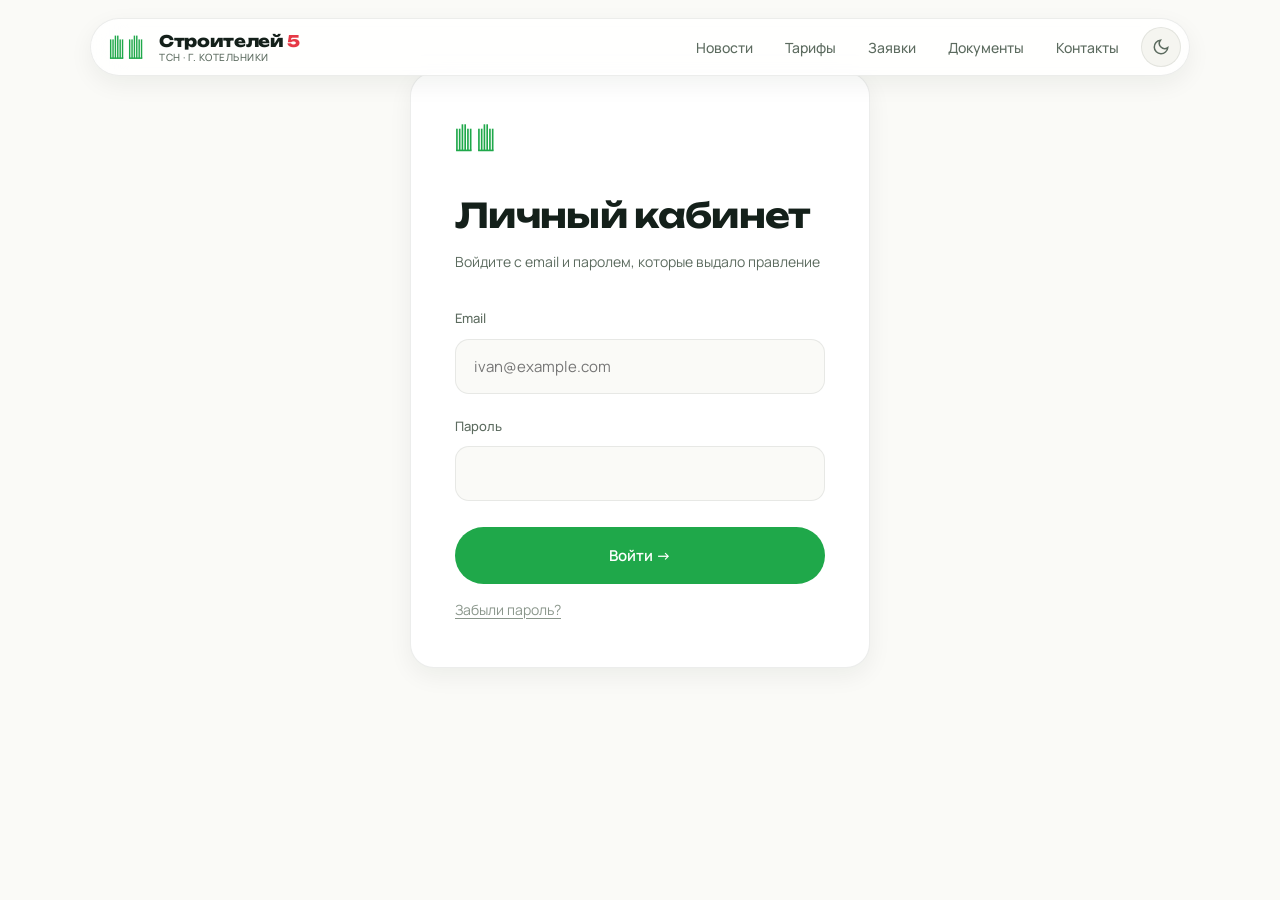
==== account.html @ 6fac7f6c "06.05.2026.0002" ====
<!DOCTYPE html>
<html lang="ru">
<head>
<meta charset="UTF-8">
<meta name="viewport" content="width=device-width, initial-scale=1.0">
<title>Личный кабинет — ТСН «Строителей 5»</title>
<meta name="description" content="Личный кабинет жильца ТСН «Строителей 5» · г. Котельники, ул. Строителей, д. 5">

<script src="/theme-init.js"></script>
<link rel="icon" type="image/svg+xml" href="/favicon.svg">
<link rel="preconnect" href="https://fonts.googleapis.com">
<link rel="preconnect" href="https://fonts.gstatic.com" crossorigin>
<link href="https://fonts.googleapis.com/css2?family=Unbounded:wght@400;600;700;800;900&family=Manrope:wght@300;400;500;600;700&display=swap" rel="stylesheet">
<link rel="stylesheet" href="/styles.css">
</head>
<body>

<!-- SVG Logo (дублируется из index.html т.к. нет шаблонизатора) -->
<svg width="0" height="0" style="position:absolute" aria-hidden="true">
  <defs>
    <symbol id="logo-buildings" viewBox="0 0 80 60">
      <g fill="currentColor">
        <rect x="2" y="14" width="3" height="40"/>
        <rect x="7" y="14" width="3" height="40"/>
        <rect x="12" y="6" width="3" height="48"/>
        <rect x="17" y="6" width="3" height="48"/>
        <rect x="22" y="14" width="3" height="40"/>
        <rect x="27" y="14" width="3" height="40"/>
        <rect x="2" y="52" width="28" height="3"/>
        <rect x="42" y="14" width="3" height="40"/>
        <rect x="47" y="14" width="3" height="40"/>
        <rect x="52" y="6" width="3" height="48"/>
        <rect x="57" y="6" width="3" height="48"/>
        <rect x="62" y="14" width="3" height="40"/>
        <rect x="67" y="14" width="3" height="40"/>
        <rect x="42" y="52" width="28" height="3"/>
      </g>
    </symbol>
  </defs>
</svg>

<!-- NAV -->
<nav>
  <a href="/" class="logo">
    <svg class="logo-icon"><use href="#logo-buildings"/></svg>
    <span class="logo-text">
      Строителей <span class="red">5</span>
      <small>ТСН · г. Котельники</small>
    </span>
  </a>
  <ul class="nav-links">
    <li><a href="/#news">Новости</a></li>
    <li><a href="/#tariffs">Тарифы</a></li>
    <li><a href="/#requests">Заявки</a></li>
    <li><a href="/#docs">Документы</a></li>
    <li><a href="/#contacts">Контакты</a></li>
  </ul>
  <button class="theme-toggle" id="themeToggle" aria-label="Переключить тему">
    <svg class="theme-icon-sun" width="18" height="18" viewBox="0 0 24 24" fill="none" stroke="currentColor" stroke-width="2"><circle cx="12" cy="12" r="5"/><line x1="12" y1="1" x2="12" y2="3"/><line x1="12" y1="21" x2="12" y2="23"/><line x1="4.22" y1="4.22" x2="5.64" y2="5.64"/><line x1="18.36" y1="18.36" x2="19.78" y2="19.78"/><line x1="1" y1="12" x2="3" y2="12"/><line x1="21" y1="12" x2="23" y2="12"/><line x1="4.22" y1="19.78" x2="5.64" y2="18.36"/><line x1="18.36" y1="5.64" x2="19.78" y2="4.22"/></svg>
    <svg class="theme-icon-moon" width="18" height="18" viewBox="0 0 24 24" fill="none" stroke="currentColor" stroke-width="2"><path d="M21 12.79A9 9 0 1 1 11.21 3 7 7 0 0 0 21 12.79z"/></svg>
  </button>
</nav>

<!-- ======= ЭКРАН 1: ВХОД ======= -->
<div id="loginSection" class="acct-section">
  <div class="container">
    <div class="login-wrap">
      <div class="login-card">
        <div class="login-icon">
          <svg width="44" height="33" viewBox="0 0 80 60"><use href="#logo-buildings"/></svg>
        </div>
        <h1 class="display login-title">Личный кабинет</h1>
        <p class="login-sub">Войдите с email и паролем, которые выдало правление</p>

        <form id="loginForm" novalidate>
          <div class="form-row">
            <label for="l-email">Email</label>
            <input id="l-email" name="email" type="email"
              placeholder="ivan@example.com" required autocomplete="email">
          </div>
          <div class="form-row">
            <label for="l-pass">Пароль</label>
            <input id="l-pass" name="password" type="password"
              required autocomplete="current-password" minlength="6">
          </div>
          <button type="submit" class="btn btn-primary login-btn" id="loginBtn">
            Войти →
          </button>
          <div class="form-status" id="loginStatus"></div>
        </form>

        <button class="reset-toggle" id="resetToggle">Забыли пароль?</button>

        <div id="resetSection" hidden>
          <p class="reset-hint">Введите email — пришлём ссылку для смены пароля</p>
          <form id="resetForm" novalidate>
            <div class="form-row">
              <label for="re-email">Email</label>
              <input id="re-email" name="email" type="email"
                placeholder="ivan@example.com" required>
            </div>
            <button type="submit" class="btn btn-ghost" id="resetBtn">
              Отправить письмо →
            </button>
            <div class="form-status" id="resetStatus"></div>
          </form>
        </div>
      </div>
    </div>
  </div>
</div>

<!-- ======= ЭКРАН 2: СМЕНА ПАРОЛЯ (после перехода по ссылке из письма) ======= -->
<div id="recoverySection" class="acct-section" hidden>
  <div class="container">
    <div class="login-wrap">
      <div class="login-card">
        <h1 class="display login-title">Новый пароль</h1>
        <p class="login-sub">Придумайте новый пароль для входа</p>
        <form id="recoveryForm" novalidate>
          <div class="form-row">
            <label for="np-pass">Новый пароль</label>
            <input id="np-pass" name="password" type="password"
              required minlength="8" placeholder="Минимум 8 символов">
          </div>
          <div class="form-row">
            <label for="np-pass2">Повторите пароль</label>
            <input id="np-pass2" name="password2" type="password"
              required minlength="8" placeholder="Повторите пароль">
          </div>
          <button type="submit" class="btn btn-primary login-btn" id="recoveryBtn">
            Сохранить пароль →
          </button>
          <div class="form-status" id="recoveryStatus"></div>
        </form>
      </div>
    </div>
  </div>
</div>

<!-- ======= ЭКРАН 3: ДАШБОРД ======= -->
<div id="dashSection" class="acct-section" hidden>
  <div class="container">

    <!-- Шапка профиля -->
    <div class="dash-header">
      <div class="dash-user">
        <div class="dash-avatar" id="dashAvatar">АК</div>
        <div>
          <div class="dash-name display" id="dashName">Загрузка…</div>
          <div class="dash-apt" id="dashApt">ул. Строителей, 5</div>
        </div>
      </div>
      <div class="dash-actions">
        <button class="btn btn-ghost dash-pwd-btn" id="changePwdBtn">Сменить пароль</button>
        <button class="btn" id="logoutBtn">Выйти</button>
      </div>
    </div>

    <!-- Плашка для правления -->
    <div class="board-badge" id="boardBadge" hidden>
      Режим правления — показаны все заявки дома
    </div>

    <!-- Смена пароля (встроенная форма) -->
    <div class="dash-card change-pwd-card" id="changePwdCard" hidden>
      <h2 class="dash-card-title display">Смена пароля</h2>
      <form id="changePwdForm" novalidate>
        <div class="form-row">
          <label for="cp-new">Новый пароль</label>
          <input id="cp-new" name="password" type="password"
            required minlength="8" placeholder="Минимум 8 символов">
        </div>
        <div class="form-row">
          <label for="cp-new2">Повторите</label>
          <input id="cp-new2" name="password2" type="password"
            required minlength="8" placeholder="Повторите пароль">
        </div>
        <div class="dash-form-actions">
          <button type="submit" class="btn btn-primary" id="changePwdSubmit">Сохранить →</button>
          <button type="button" class="btn btn-ghost" id="changePwdCancel">Отмена</button>
        </div>
        <div class="form-status" id="changePwdStatus"></div>
      </form>
    </div>

    <!-- Список заявок -->
    <section class="dash-card">
      <h2 class="dash-card-title display">Мои заявки</h2>
      <div id="requestsList" class="requests-list">
        <div class="requests-loading">Загрузка…</div>
      </div>
    </section>

  </div>
</div>

<script src="/config.js"></script>
<script type="module" src="/account.js"></script>
</body>
</html>
---- styles.css ----
/* ====================================================
   ТСН «Строителей 5» — стили
   Поддержка светлой и тёмной темы через [data-theme]
   ==================================================== */

/* ====== СВЕТЛАЯ ТЕМА (по умолчанию) ====== */
:root,
[data-theme="light"] {
  --bg: #FAFAF7;
  --bg-soft: #F0F0EA;
  --surface: #FFFFFF;
  --surface-2: #F5F5F0;
  --line: rgba(20,30,20,.08);
  --text: #14201A;
  --text-dim: #5C6B5F;
  --text-mute: #8A968B;
  --green: #1FA84A;
  --green-deep: #157C36;
  --green-soft: #D6F0DD;
  --red: #E63946;
  --red-soft: #FCE4E6;
  --gold: #E8C97A;

  --shadow-sm: 0 4px 14px rgba(20,30,20,.04);
  --shadow-md: 0 8px 24px rgba(20,30,20,.06);
  --shadow-lg: 0 16px 40px rgba(20,30,20,.08);
  --shadow-xl: 0 30px 80px rgba(0,0,0,.18);

  --tariff-highlight-bg: var(--text);
  --tariff-highlight-text: white;
  --phones-panel-bg: var(--text);
  --phones-panel-text: white;
}

/* ====== ТЁМНАЯ ТЕМА ====== */
[data-theme="dark"] {
  --bg: #0F1311;
  --bg-soft: #161A18;
  --surface: #1C211E;
  --surface-2: #232924;
  --line: rgba(255,255,255,.08);
  --text: #F0F2EE;
  --text-dim: #A0ABA3;
  --text-mute: #6E7972;
  --green: #2BC85C;
  --green-deep: #1FA84A;
  --green-soft: rgba(43, 200, 92, .15);
  --red: #FF5060;
  --red-soft: rgba(255, 80, 96, .15);
  --gold: #E8C97A;

  --shadow-sm: 0 4px 14px rgba(0,0,0,.2);
  --shadow-md: 0 8px 24px rgba(0,0,0,.3);
  --shadow-lg: 0 16px 40px rgba(0,0,0,.4);
  --shadow-xl: 0 30px 80px rgba(0,0,0,.6);

  --tariff-highlight-bg: var(--surface-2);
  --tariff-highlight-text: var(--text);
  --phones-panel-bg: #000;
  --phones-panel-text: white;
}

* { box-sizing: border-box; margin: 0; padding: 0; }

html { scroll-behavior: smooth; }

body {
  font-family: 'Manrope', system-ui, sans-serif;
  background: var(--bg);
  color: var(--text);
  line-height: 1.55;
  overflow-x: hidden;
  -webkit-font-smoothing: antialiased;
  transition: background-color .3s ease, color .3s ease;
}

.display { font-family: 'Unbounded', sans-serif; letter-spacing: -0.02em; }

.container {
  max-width: 1280px;
  margin: 0 auto;
  padding: 0 28px;
}

/* ======= NAVIGATION ======= */
nav {
  position: fixed;
  top: 18px;
  left: 50%;
  transform: translateX(-50%);
  z-index: 100;
  display: flex;
  align-items: center;
  gap: 8px;
  background: color-mix(in srgb, var(--surface) 85%, transparent);
  backdrop-filter: blur(20px);
  -webkit-backdrop-filter: blur(20px);
  border: 1px solid var(--line);
  box-shadow: var(--shadow-md);
  padding: 8px 8px 8px 18px;
  border-radius: 100px;
  width: calc(100% - 40px);
  max-width: 1100px;
  transition: background-color .3s ease, border-color .3s ease;
}

.logo {
  display: flex;
  align-items: center;
  gap: 12px;
  margin-right: auto;
  text-decoration: none;
  color: var(--text);
}

.logo-icon { width: 38px; height: 38px; flex-shrink: 0; color: var(--green); }

.logo-text {
  font-family: 'Unbounded', sans-serif;
  font-weight: 800;
  font-size: 16px;
  letter-spacing: -0.02em;
  line-height: 1;
}
.logo-text .red { color: var(--red); }
.logo-text small {
  display: block;
  font-family: 'Manrope', sans-serif;
  font-weight: 500;
  font-size: 10px;
  color: var(--text-dim);
  letter-spacing: 0.05em;
  text-transform: uppercase;
  margin-top: 3px;
}

.nav-links {
  display: flex;
  gap: 4px;
  list-style: none;
}

.nav-links a {
  color: var(--text-dim);
  text-decoration: none;
  padding: 10px 14px;
  border-radius: 100px;
  font-size: 14px;
  font-weight: 500;
  transition: all .25s;
}

.nav-links a:hover { color: var(--text); background: var(--surface-2); }

.theme-toggle {
  width: 40px; height: 40px;
  border-radius: 50%;
  background: var(--surface-2);
  border: 1px solid var(--line);
  color: var(--text-dim);
  cursor: pointer;
  display: grid;
  place-items: center;
  transition: all .25s;
}
.theme-toggle:hover { color: var(--text); transform: rotate(20deg); }

.theme-icon-sun, .theme-icon-moon { transition: opacity .25s; }
[data-theme="light"] .theme-icon-sun { display: none; }
[data-theme="light"] .theme-icon-moon { display: block; }
[data-theme="dark"] .theme-icon-sun { display: block; }
[data-theme="dark"] .theme-icon-moon { display: none; }

.nav-cta {
  background: var(--green);
  color: white;
  padding: 11px 20px;
  border-radius: 100px;
  text-decoration: none;
  font-weight: 600;
  font-size: 14px;
  transition: all .25s;
}
.nav-cta:hover { background: var(--green-deep); transform: scale(1.04); }

@media (max-width: 920px) {
  nav { padding: 8px 8px 8px 14px; }
  .nav-links { display: none; }
  .nav-cta { padding: 10px 16px; font-size: 13px; }
  .logo-text { font-size: 14px; }
  .logo-icon { width: 34px; height: 34px; }
}

/* ======= HERO ======= */
.hero {
  min-height: 92vh;
  padding: 130px 0 80px;
  position: relative;
  overflow: hidden;
}

.hero-bg {
  position: absolute;
  inset: 0;
  z-index: 0;
  overflow: hidden;
}

.blob {
  position: absolute;
  border-radius: 50%;
  filter: blur(110px);
  animation: float 16s ease-in-out infinite;
}
.blob-1 { width: 540px; height: 540px; background: var(--green); top: -180px; right: -80px; opacity: .18; }
.blob-2 { width: 380px; height: 380px; background: var(--red); bottom: -100px; left: -80px; opacity: .08; animation-delay: -8s; }
.blob-3 { width: 320px; height: 320px; background: var(--gold); top: 40%; left: 50%; opacity: .12; animation-delay: -3s; }

[data-theme="dark"] .blob-1 { opacity: .25; }
[data-theme="dark"] .blob-2 { opacity: .15; }
[data-theme="dark"] .blob-3 { opacity: .08; }

@keyframes float {
  0%, 100% { transform: translate(0, 0) scale(1); }
  50% { transform: translate(30px, -40px) scale(1.08); }
}

.hero-grid {
  position: absolute;
  inset: 0;
  background-image:
    linear-gradient(var(--line) 1px, transparent 1px),
    linear-gradient(90deg, var(--line) 1px, transparent 1px);
  background-size: 60px 60px;
  mask-image: radial-gradient(ellipse at center, black 30%, transparent 70%);
  -webkit-mask-image: radial-gradient(ellipse at center, black 30%, transparent 70%);
}

.hero-content { position: relative; z-index: 2; }

.hero-tag {
  display: inline-flex;
  align-items: center;
  gap: 10px;
  background: var(--surface);
  border: 1px solid var(--line);
  padding: 8px 16px 8px 8px;
  border-radius: 100px;
  font-size: 13px;
  color: var(--text-dim);
  margin-bottom: 32px;
  animation: slideUp .8s ease-out;
  box-shadow: var(--shadow-sm);
}
.hero-tag-dot {
  width: 22px; height: 22px;
  background: var(--green);
  border-radius: 50%;
  display: grid;
  place-items: center;
  color: white;
  font-size: 11px;
  font-weight: 800;
}

h1.hero-title {
  font-family: 'Unbounded', sans-serif;
  font-weight: 800;
  font-size: clamp(44px, 8.5vw, 120px);
  line-height: .96;
  letter-spacing: -0.04em;
  margin-bottom: 32px;
  animation: slideUp 1s ease-out;
}

.hero-title .accent {
  color: var(--green);
  font-style: italic;
  font-weight: 400;
}

.hero-title .num-five {
  color: var(--red);
  display: inline-block;
  transform: rotate(-4deg);
}

@keyframes slideUp {
  from { opacity: 0; transform: translateY(40px); }
  to { opacity: 1; transform: translateY(0); }
}

.hero-bottom {
  display: grid;
  grid-template-columns: 1fr auto;
  gap: 60px;
  align-items: end;
  margin-top: 40px;
  animation: slideUp 1.2s ease-out;
}

.hero-desc {
  max-width: 480px;
  color: var(--text-dim);
  font-size: 18px;
  line-height: 1.5;
}

.hero-actions {
  display: flex;
  gap: 14px;
  flex-wrap: wrap;
}

.btn {
  padding: 17px 28px;
  border-radius: 100px;
  text-decoration: none;
  font-weight: 600;
  font-size: 15px;
  display: inline-flex;
  align-items: center;
  gap: 10px;
  transition: all .25s;
  border: 1px solid transparent;
  cursor: pointer;
  font-family: inherit;
}
.btn-primary { background: var(--green); color: white; }
.btn-primary:hover { background: var(--green-deep); transform: translateY(-2px); box-shadow: 0 12px 30px rgba(31, 168, 74, .25); }
.btn-primary:disabled { opacity: .6; cursor: not-allowed; transform: none; }
.btn-ghost {
  background: var(--surface);
  color: var(--text);
  border-color: var(--line);
}
.btn-ghost:hover { background: var(--surface-2); }

.heating-banner {
  background: linear-gradient(135deg, var(--red) 0%, #C82B38 100%);
  color: white;
  border-radius: 22px;
  padding: 24px 30px;
  margin-top: 50px;
  display: flex;
  align-items: center;
  gap: 24px;
  animation: slideUp 1.4s ease-out;
  box-shadow: 0 12px 30px rgba(230, 57, 70, .2);
}
.heating-icon {
  flex-shrink: 0;
  width: 52px; height: 52px;
  background: rgba(255,255,255,.2);
  border-radius: 14px;
  display: grid;
  place-items: center;
  font-size: 24px;
}
.heating-text { flex: 1; }
.heating-text strong {
  display: block;
  font-family: 'Unbounded', sans-serif;
  font-size: 16px;
  font-weight: 700;
  margin-bottom: 4px;
}
.heating-text p { font-size: 14px; opacity: .9; }
.heating-banner .btn {
  background: white;
  color: var(--red);
  padding: 12px 22px;
  font-size: 13px;
}
.heating-banner .btn:hover { background: var(--bg); }

@media (max-width: 760px) {
  .hero-bottom { grid-template-columns: 1fr; }
  .heating-banner { flex-direction: column; text-align: center; padding: 24px; }
}

/* ======= SECTIONS ======= */
section { padding: 110px 0; position: relative; }

.section-head {
  display: flex;
  justify-content: space-between;
  align-items: end;
  margin-bottom: 56px;
  gap: 40px;
  flex-wrap: wrap;
}
.section-eyebrow {
  font-size: 13px;
  color: var(--green);
  font-weight: 600;
  text-transform: uppercase;
  letter-spacing: 0.15em;
  margin-bottom: 18px;
  display: flex;
  align-items: center;
  gap: 10px;
}
.section-eyebrow::before {
  content: '';
  width: 8px; height: 8px;
  background: var(--green);
  border-radius: 50%;
}
h2.section-title {
  font-family: 'Unbounded', sans-serif;
  font-size: clamp(34px, 5.5vw, 68px);
  font-weight: 800;
  letter-spacing: -0.03em;
  line-height: 1;
  max-width: 800px;
}
.section-title .it { font-style: italic; font-weight: 400; color: var(--text-dim); }

/* ======= NEWS ======= */
.news-grid {
  display: grid;
  grid-template-columns: repeat(12, 1fr);
  gap: 22px;
}

.news-card {
  background: var(--surface);
  border: 1px solid var(--line);
  border-radius: 22px;
  padding: 32px;
  transition: all .35s cubic-bezier(.2,.8,.2,1);
  cursor: pointer;
  position: relative;
  overflow: hidden;
  display: flex;
  flex-direction: column;
  min-height: 280px;
  box-shadow: var(--shadow-sm);
}
.news-card:hover {
  transform: translateY(-4px);
  box-shadow: var(--shadow-lg);
  border-color: color-mix(in srgb, var(--green) 35%, transparent);
}
.news-card.featured {
  grid-column: span 7;
  background: var(--green);
  color: white;
  min-height: 380px;
  border-color: transparent;
}
.news-card.regular { grid-column: span 5; }
.news-card.small { grid-column: span 6; min-height: 240px; }

.news-meta {
  display: flex;
  justify-content: space-between;
  margin-bottom: 24px;
  font-size: 13px;
  font-weight: 500;
}
.news-cat {
  background: var(--surface-2);
  color: var(--text-dim);
  padding: 6px 12px;
  border-radius: 100px;
}
.news-card.featured .news-cat {
  background: rgba(255,255,255,.2);
  color: white;
}

.news-date { color: var(--text-mute); }
.news-card.featured .news-date { color: rgba(255,255,255,.7); }

.news-title {
  font-family: 'Unbounded', sans-serif;
  font-size: 26px;
  font-weight: 600;
  line-height: 1.18;
  letter-spacing: -0.02em;
  margin-top: auto;
  margin-bottom: 16px;
}
.news-card.featured .news-title { font-size: 38px; }

.news-excerpt {
  font-size: 14.5px;
  opacity: .8;
  line-height: 1.5;
}

.news-arrow {
  position: absolute;
  top: 32px;
  right: 32px;
  width: 44px; height: 44px;
  border-radius: 50%;
  background: var(--surface-2);
  color: var(--text);
  display: grid;
  place-items: center;
  transition: all .3s;
}
.news-card.featured .news-arrow { background: white; color: var(--green); }
.news-card:hover .news-arrow { transform: rotate(-45deg); }

@media (max-width: 880px) {
  .news-card.featured, .news-card.regular, .news-card.small { grid-column: span 12; }
  .news-card.featured .news-title { font-size: 28px; }
}

/* ======= TARIFFS ======= */
.services {
  background: var(--bg-soft);
  border-radius: 36px;
  margin: 0 28px;
  padding: 100px 0 110px;
}
.services .container { padding: 0 60px; }

.tariffs-grid {
  display: grid;
  grid-template-columns: repeat(3, 1fr);
  gap: 22px;
}

.tariff {
  background: var(--surface);
  border: 1px solid var(--line);
  border-radius: 22px;
  padding: 36px 32px;
  position: relative;
  transition: all .3s;
  box-shadow: var(--shadow-sm);
}
.tariff:hover { transform: translateY(-6px); box-shadow: var(--shadow-lg); }
.tariff.highlight {
  background: var(--tariff-highlight-bg);
  color: var(--tariff-highlight-text);
  border-color: transparent;
}
[data-theme="dark"] .tariff.highlight {
  border: 1px solid color-mix(in srgb, var(--green) 30%, transparent);
}
.tariff.highlight::before {
  content: 'Базовый';
  position: absolute;
  top: 24px;
  right: 24px;
  background: var(--green);
  color: white;
  padding: 5px 12px;
  border-radius: 100px;
  font-size: 11px;
  font-weight: 700;
  text-transform: uppercase;
  letter-spacing: 0.1em;
}

.tariff-icon {
  width: 56px; height: 56px;
  border-radius: 18px;
  background: var(--green-soft);
  color: var(--green);
  display: grid;
  place-items: center;
  margin-bottom: 28px;
}
[data-theme="light"] .tariff.highlight .tariff-icon { background: rgba(255,255,255,.1); color: var(--green-soft); }
[data-theme="dark"] .tariff.highlight .tariff-icon { background: var(--green-soft); color: var(--green); }

.tariff-name {
  font-family: 'Unbounded', sans-serif;
  font-size: 22px;
  font-weight: 600;
  margin-bottom: 8px;
}
.tariff-desc {
  color: var(--text-dim);
  font-size: 14px;
  margin-bottom: 28px;
  min-height: 42px;
}
[data-theme="light"] .tariff.highlight .tariff-desc { color: rgba(255,255,255,.7); }

.tariff-price {
  display: flex;
  align-items: baseline;
  gap: 6px;
  margin-bottom: 28px;
  padding-bottom: 28px;
  border-bottom: 1px dashed var(--line);
}
[data-theme="light"] .tariff.highlight .tariff-price { border-bottom-color: rgba(255,255,255,.15); }
.tariff-price .num {
  font-family: 'Unbounded', sans-serif;
  font-size: 44px;
  font-weight: 800;
  letter-spacing: -0.03em;
  line-height: 1;
}
.tariff-price .unit { color: var(--text-dim); font-size: 14px; }
[data-theme="light"] .tariff.highlight .tariff-price .unit { color: rgba(255,255,255,.6); }

.tariff-list { list-style: none; }
.tariff-list li {
  padding: 11px 0;
  color: var(--text-dim);
  font-size: 14.5px;
  display: flex;
  align-items: start;
  gap: 12px;
}
[data-theme="light"] .tariff.highlight .tariff-list li { color: rgba(255,255,255,.75); }
.tariff-list li::before {
  content: '✓';
  width: 18px; height: 18px;
  border-radius: 50%;
  background: var(--green-soft);
  color: var(--green);
  display: grid;
  place-items: center;
  font-size: 11px;
  font-weight: 800;
  flex-shrink: 0;
  margin-top: 2px;
}

@media (max-width: 880px) {
  .services { margin: 0 16px; }
  .services .container { padding: 0 24px; }
  .tariffs-grid { grid-template-columns: 1fr; }
}

/* ======= ACCOUNT CTA ======= */
.account-cta {
  background: linear-gradient(135deg, var(--green) 0%, #2BC85C 100%);
  color: white;
  border-radius: 36px;
  padding: 70px 60px;
  margin-top: 80px;
  display: grid;
  grid-template-columns: 1fr 1fr;
  gap: 60px;
  align-items: center;
  position: relative;
  overflow: hidden;
}
.account-cta::before {
  content: '';
  position: absolute;
  top: -50%; right: -10%;
  width: 600px; height: 600px;
  background: radial-gradient(circle, rgba(255,255,255,.18) 0%, transparent 60%);
  border-radius: 50%;
}

.account-content { position: relative; z-index: 2; }
.account-content h3 {
  font-family: 'Unbounded', sans-serif;
  font-size: clamp(30px, 3.6vw, 46px);
  font-weight: 800;
  line-height: 1;
  letter-spacing: -0.03em;
  margin-bottom: 22px;
}
.account-content p {
  font-size: 17px;
  margin-bottom: 32px;
  max-width: 440px;
  opacity: .92;
}
.account-content .btn {
  background: white;
  color: var(--green-deep);
}
.account-content .btn:hover { background: var(--bg); transform: translateY(-2px); }

.account-mockup {
  position: relative;
  z-index: 2;
  background: var(--surface);
  color: var(--text);
  border-radius: 22px;
  padding: 26px;
  box-shadow: var(--shadow-xl);
  border: 1px solid var(--line);
}
.mockup-head {
  display: flex;
  align-items: center;
  justify-content: space-between;
  margin-bottom: 22px;
  padding-bottom: 18px;
  border-bottom: 1px solid var(--line);
}
.mockup-user {
  display: flex;
  align-items: center;
  gap: 12px;
}
.mockup-avatar {
  width: 42px; height: 42px;
  border-radius: 50%;
  background: linear-gradient(135deg, var(--green), var(--gold));
  display: grid;
  place-items: center;
  font-weight: 700;
  color: white;
}
.mockup-user-info p:first-child { font-weight: 600; font-size: 14px; }
.mockup-user-info p:last-child { font-size: 12px; color: var(--text-dim); }

.mockup-balance {
  background: var(--surface-2);
  border-radius: 14px;
  padding: 22px;
  margin-bottom: 14px;
}
.mockup-balance-label {
  font-size: 12px;
  color: var(--text-dim);
  text-transform: uppercase;
  letter-spacing: 0.1em;
  margin-bottom: 8px;
}
.mockup-balance-num {
  font-family: 'Unbounded', sans-serif;
  font-size: 30px;
  font-weight: 700;
  letter-spacing: -0.02em;
}
.mockup-balance-num .ru { color: var(--text-dim); font-size: 18px; font-weight: 400; }
.mockup-balance-status {
  display: inline-flex;
  align-items: center;
  gap: 6px;
  margin-top: 10px;
  font-size: 12px;
  color: var(--green);
}
.mockup-balance-status::before {
  content: '';
  width: 6px; height: 6px;
  background: var(--green);
  border-radius: 50%;
  box-shadow: 0 0 8px var(--green);
}

.mockup-row {
  display: flex;
  justify-content: space-between;
  align-items: center;
  padding: 12px 16px;
  background: var(--surface-2);
  border-radius: 14px;
  margin-bottom: 6px;
}
.mockup-row p:first-child { font-size: 13px; color: var(--text-dim); }
.mockup-row p:last-child { font-family: 'Unbounded', sans-serif; font-weight: 600; font-size: 14px; }

@media (max-width: 880px) {
  .account-cta { grid-template-columns: 1fr; padding: 50px 30px; }
}

/* ======= REQUESTS ======= */
.requests-wrap {
  display: grid;
  grid-template-columns: 1fr 1fr;
  gap: 50px;
  align-items: start;
}

.request-form {
  background: var(--surface);
  border: 1px solid var(--line);
  border-radius: 22px;
  padding: 38px;
  box-shadow: var(--shadow-sm);
}

.form-row { margin-bottom: 22px; }
label {
  display: block;
  font-size: 13px;
  color: var(--text-dim);
  margin-bottom: 10px;
  font-weight: 500;
}
input, textarea, select {
  width: 100%;
  background: var(--bg);
  border: 1px solid var(--line);
  border-radius: 14px;
  padding: 16px 18px;
  color: var(--text);
  font-family: inherit;
  font-size: 15px;
  transition: border-color .25s;
}
input:focus, textarea:focus, select:focus {
  outline: none;
  border-color: var(--green);
}
textarea { resize: vertical; min-height: 110px; }

.form-status {
  margin-top: 14px;
  padding: 12px 16px;
  border-radius: 12px;
  font-size: 14px;
  display: none;
}
.form-status.success {
  display: block;
  background: var(--green-soft);
  color: var(--green-deep);
}
[data-theme="dark"] .form-status.success { color: var(--green); }
.form-status.error {
  display: block;
  background: var(--red-soft);
  color: var(--red);
}

.request-categories {
  display: flex;
  flex-direction: column;
  gap: 14px;
}
.req-cat {
  display: flex;
  align-items: center;
  gap: 18px;
  padding: 22px 24px;
  background: var(--surface);
  border: 1px solid var(--line);
  border-radius: 22px;
  cursor: pointer;
  transition: all .25s;
  box-shadow: var(--shadow-sm);
}
.req-cat:hover {
  border-color: color-mix(in srgb, var(--green) 35%, transparent);
  transform: translateX(4px);
}
.req-cat-icon {
  width: 48px; height: 48px;
  border-radius: 14px;
  background: var(--green-soft);
  color: var(--green);
  display: grid;
  place-items: center;
  flex-shrink: 0;
}
.req-cat.urgent .req-cat-icon { background: var(--red-soft); color: var(--red); }
.req-cat-text { flex: 1; }
.req-cat-text p:first-child {
  font-weight: 600;
  font-size: 15.5px;
  margin-bottom: 4px;
}
.req-cat-text p:last-child {
  font-size: 13px;
  color: var(--text-dim);
}
.req-cat-arrow {
  color: var(--text-mute);
  transition: transform .25s;
}
.req-cat:hover .req-cat-arrow { transform: translateX(4px); color: var(--green); }
.req-cat.urgent:hover .req-cat-arrow { color: var(--red); }

@media (max-width: 880px) {
  .requests-wrap { grid-template-columns: 1fr; gap: 30px; }
  .request-form { padding: 28px 22px; }
}

/* ======= DOCS ======= */
.docs-grid {
  display: grid;
  grid-template-columns: repeat(4, 1fr);
  gap: 18px;
}
.doc-card {
  background: var(--surface);
  border: 1px solid var(--line);
  border-radius: 22px;
  padding: 28px 24px;
  transition: all .3s;
  cursor: pointer;
  text-decoration: none;
  color: inherit;
  display: block;
  box-shadow: var(--shadow-sm);
}
.doc-card:hover { transform: translateY(-4px); box-shadow: var(--shadow-lg); }

.doc-icon {
  width: 44px; height: 44px;
  border-radius: 12px;
  background: var(--green-soft);
  color: var(--green);
  display: grid;
  place-items: center;
  margin-bottom: 22px;
}

.doc-card h4 {
  font-family: 'Unbounded', sans-serif;
  font-size: 15.5px;
  font-weight: 500;
  line-height: 1.3;
  margin-bottom: 10px;
}
.doc-meta {
  font-size: 12px;
  color: var(--text-mute);
}

@media (max-width: 880px) {
  .docs-grid { grid-template-columns: repeat(2, 1fr); }
}

/* ======= CONTACTS ======= */
.contacts {
  display: grid;
  grid-template-columns: 1fr 1fr;
  gap: 24px;
  align-items: stretch;
}

.phones-panel {
  background: var(--phones-panel-bg);
  color: var(--phones-panel-text);
  border-radius: 36px;
  padding: 50px;
  display: flex;
  flex-direction: column;
  gap: 20px;
}
.phones-panel h3 {
  font-family: 'Unbounded', sans-serif;
  font-size: 28px;
  font-weight: 700;
  margin-bottom: 14px;
  letter-spacing: -0.02em;
}
.phone-group {
  background: rgba(255,255,255,.05);
  border-radius: 22px;
  padding: 22px 24px;
  border: 1px solid rgba(255,255,255,.08);
}
.phone-group-label {
  font-size: 12px;
  color: var(--green-soft);
  text-transform: uppercase;
  letter-spacing: 0.12em;
  margin-bottom: 12px;
  font-weight: 600;
  display: flex;
  align-items: center;
  gap: 8px;
}
[data-theme="dark"] .phone-group-label { color: var(--green); }
.phone-group-label::before {
  content: '';
  width: 8px; height: 8px;
  border-radius: 50%;
  background: var(--green);
  box-shadow: 0 0 8px var(--green);
}
.phone-link {
  display: flex;
  align-items: center;
  gap: 10px;
  color: white;
  text-decoration: none;
  font-family: 'Unbounded', sans-serif;
  font-size: 19px;
  font-weight: 600;
  padding: 6px 0;
  transition: color .25s;
}
.phone-link:hover { color: var(--green-soft); }
[data-theme="dark"] .phone-link:hover { color: var(--green); }
.phone-link svg { opacity: .6; }

.address-card {
  background: linear-gradient(165deg, var(--green) 0%, var(--green-deep) 100%);
  color: white;
  border-radius: 36px;
  padding: 50px;
  display: flex;
  flex-direction: column;
  position: relative;
  overflow: hidden;
}
.address-card::before {
  content: '';
  position: absolute;
  bottom: -40%;
  left: -10%;
  width: 500px; height: 500px;
  background: radial-gradient(circle, rgba(255,255,255,.15) 0%, transparent 60%);
  border-radius: 50%;
}
.address-card > * { position: relative; z-index: 2; }

.address-card h3 {
  font-family: 'Unbounded', sans-serif;
  font-size: 28px;
  font-weight: 700;
  margin-bottom: 24px;
  letter-spacing: -0.02em;
}
.info-block {
  margin-bottom: 22px;
  padding-bottom: 22px;
  border-bottom: 1px solid rgba(255,255,255,.18);
}
.info-block:last-of-type { border: none; margin-bottom: 0; padding-bottom: 0; }
.info-block-label {
  font-size: 12px;
  text-transform: uppercase;
  letter-spacing: 0.12em;
  opacity: .7;
  margin-bottom: 8px;
}
.info-block-value {
  font-family: 'Unbounded', sans-serif;
  font-size: 17px;
  font-weight: 600;
  line-height: 1.4;
}

.reception-times { margin-top: 4px; }
.reception-day {
  display: flex;
  justify-content: space-between;
  align-items: center;
  padding: 8px 0;
  font-size: 14px;
}
.reception-day span:first-child { opacity: .8; }
.reception-day span:last-child {
  font-family: 'Unbounded', sans-serif;
  font-weight: 600;
}

@media (max-width: 880px) {
  .contacts { grid-template-columns: 1fr; }
  .phones-panel, .address-card { padding: 36px 28px; }
}

/* ======= FOOTER ======= */
footer {
  padding: 70px 0 36px;
  border-top: 1px solid var(--line);
  margin-top: 80px;
  background: var(--bg-soft);
}
.footer-top {
  display: grid;
  grid-template-columns: 2fr 1fr 1fr 1fr;
  gap: 50px;
  margin-bottom: 50px;
}
.footer-brand .logo { margin-bottom: 18px; }
.footer-brand > p {
  color: var(--text-dim);
  font-size: 14px;
  max-width: 320px;
}
.footer-col h5 {
  font-size: 13px;
  text-transform: uppercase;
  letter-spacing: 0.12em;
  color: var(--text-mute);
  margin-bottom: 18px;
  font-weight: 600;
}
.footer-col ul { list-style: none; }
.footer-col li { margin-bottom: 10px; }
.footer-col a {
  color: var(--text-dim);
  text-decoration: none;
  font-size: 14.5px;
  transition: color .25s;
}
.footer-col a:hover { color: var(--green); }

.footer-bottom {
  padding-top: 28px;
  border-top: 1px solid var(--line);
  display: flex;
  justify-content: space-between;
  flex-wrap: wrap;
  gap: 20px;
  color: var(--text-mute);
  font-size: 13px;
}

@media (max-width: 880px) {
  .footer-top { grid-template-columns: 1fr 1fr; gap: 36px; }
}

/* Reveal on scroll */
.reveal {
  opacity: 0;
  transform: translateY(30px);
  transition: opacity .8s ease, transform .8s ease;
}
.reveal.visible {
  opacity: 1;
  transform: translateY(0);
}

/* Honeypot: скрыто от людей, видно ботам */
.form-honeypot {
  position: absolute;
  left: -9999px;
  width: 1px;
  height: 1px;
  overflow: hidden;
}

/* ====================================================
   ЛИЧНЫЙ КАБИНЕТ
   ==================================================== */

.acct-section {
  min-height: calc(100vh - 72px);
  padding: 72px 0 100px;
}

/* --- Вход --- */
.login-wrap {
  max-width: 460px;
  margin: 0 auto;
}

.login-card {
  background: var(--surface);
  border: 1px solid var(--line);
  border-radius: 24px;
  padding: 48px 44px;
  box-shadow: var(--shadow-md);
}

.login-icon {
  color: var(--green);
  margin-bottom: 28px;
}

.login-title {
  font-size: clamp(24px, 4vw, 34px);
  margin-bottom: 10px;
}

.login-sub {
  color: var(--text-dim);
  font-size: 14px;
  margin-bottom: 36px;
  line-height: 1.5;
}

.login-btn {
  width: 100%;
  justify-content: center;
  margin-top: 4px;
}

.reset-toggle {
  background: none;
  border: none;
  color: var(--text-mute);
  font-family: inherit;
  font-size: 14px;
  cursor: pointer;
  padding: 16px 0 0;
  text-decoration: underline;
  text-underline-offset: 3px;
  display: block;
}
.reset-toggle:hover { color: var(--text-dim); }

.reset-hint {
  color: var(--text-dim);
  font-size: 14px;
  margin: 18px 0 14px;
}

/* --- Дашборд --- */
.dash-header {
  display: flex;
  align-items: center;
  justify-content: space-between;
  gap: 16px;
  margin-bottom: 28px;
  flex-wrap: wrap;
}

.dash-user {
  display: flex;
  align-items: center;
  gap: 18px;
}

.dash-avatar {
  width: 54px;
  height: 54px;
  border-radius: 50%;
  background: var(--green);
  color: #fff;
  font-family: 'Unbounded', sans-serif;
  font-weight: 700;
  font-size: 17px;
  display: flex;
  align-items: center;
  justify-content: center;
  flex-shrink: 0;
}

.dash-name {
  font-size: clamp(18px, 2.5vw, 22px);
}

.dash-apt {
  color: var(--text-dim);
  font-size: 14px;
  margin-top: 4px;
}

.dash-actions {
  display: flex;
  gap: 10px;
  flex-wrap: wrap;
}

.dash-pwd-btn {
  font-size: 14px;
  padding: 12px 20px;
}

.board-badge {
  display: inline-flex;
  align-items: center;
  gap: 8px;
  background: var(--green);
  color: #fff;
  font-size: 13px;
  font-weight: 600;
  padding: 8px 18px;
  border-radius: 100px;
  margin-bottom: 24px;
}

.dash-card {
  background: var(--surface);
  border: 1px solid var(--line);
  border-radius: 24px;
  padding: 36px 40px;
  box-shadow: var(--shadow-sm);
  margin-bottom: 20px;
}

.dash-card-title {
  font-size: clamp(18px, 2.5vw, 22px);
  margin-bottom: 28px;
}

.change-pwd-card .dash-card-title { margin-bottom: 20px; }

.dash-form-actions {
  display: flex;
  gap: 12px;
  flex-wrap: wrap;
  margin-top: 4px;
}

/* --- Список заявок --- */
.requests-list {
  display: flex;
  flex-direction: column;
  gap: 12px;
}

.requests-loading,
.requests-empty {
  color: var(--text-mute);
  font-size: 15px;
  text-align: center;
  padding: 32px 0;
}

.request-item {
  border: 1px solid var(--line);
  border-radius: 16px;
  padding: 18px 22px;
  transition: border-color .2s, box-shadow .2s;
}
.request-item:hover {
  border-color: var(--text-mute);
  box-shadow: var(--shadow-sm);
}

.request-item-head {
  display: flex;
  align-items: center;
  gap: 10px;
  flex-wrap: wrap;
  margin-bottom: 10px;
}

.req-status-badge {
  font-size: 12px;
  font-weight: 600;
  padding: 4px 12px;
  border-radius: 100px;
  white-space: nowrap;
}

.req-status-badge.status-new         { background: #dbeafe; color: #1d4ed8; }
.req-status-badge.status-in_progress { background: #fef9c3; color: #92400e; }
.req-status-badge.status-done        { background: var(--green-soft); color: var(--green-deep); }
.req-status-badge.status-closed      { background: var(--surface-2); color: var(--text-mute); }

[data-theme="dark"] .req-status-badge.status-new         { background: #1e3a5f; color: #93c5fd; }
[data-theme="dark"] .req-status-badge.status-in_progress { background: #3d2f00; color: #fde047; }

.request-item-cat {
  font-size: 13px;
  color: var(--text-dim);
}

.request-item-apt {
  font-size: 13px;
  font-weight: 600;
  color: var(--green);
}

.request-item-date {
  font-size: 13px;
  color: var(--text-mute);
  margin-left: auto;
}

.request-item-desc {
  font-size: 15px;
  color: var(--text);
  line-height: 1.55;
}

@media (max-width: 600px) {
  .login-card { padding: 32px 24px; }
  .dash-card  { padding: 24px 20px; }
  .request-item-date { margin-left: 0; }
}
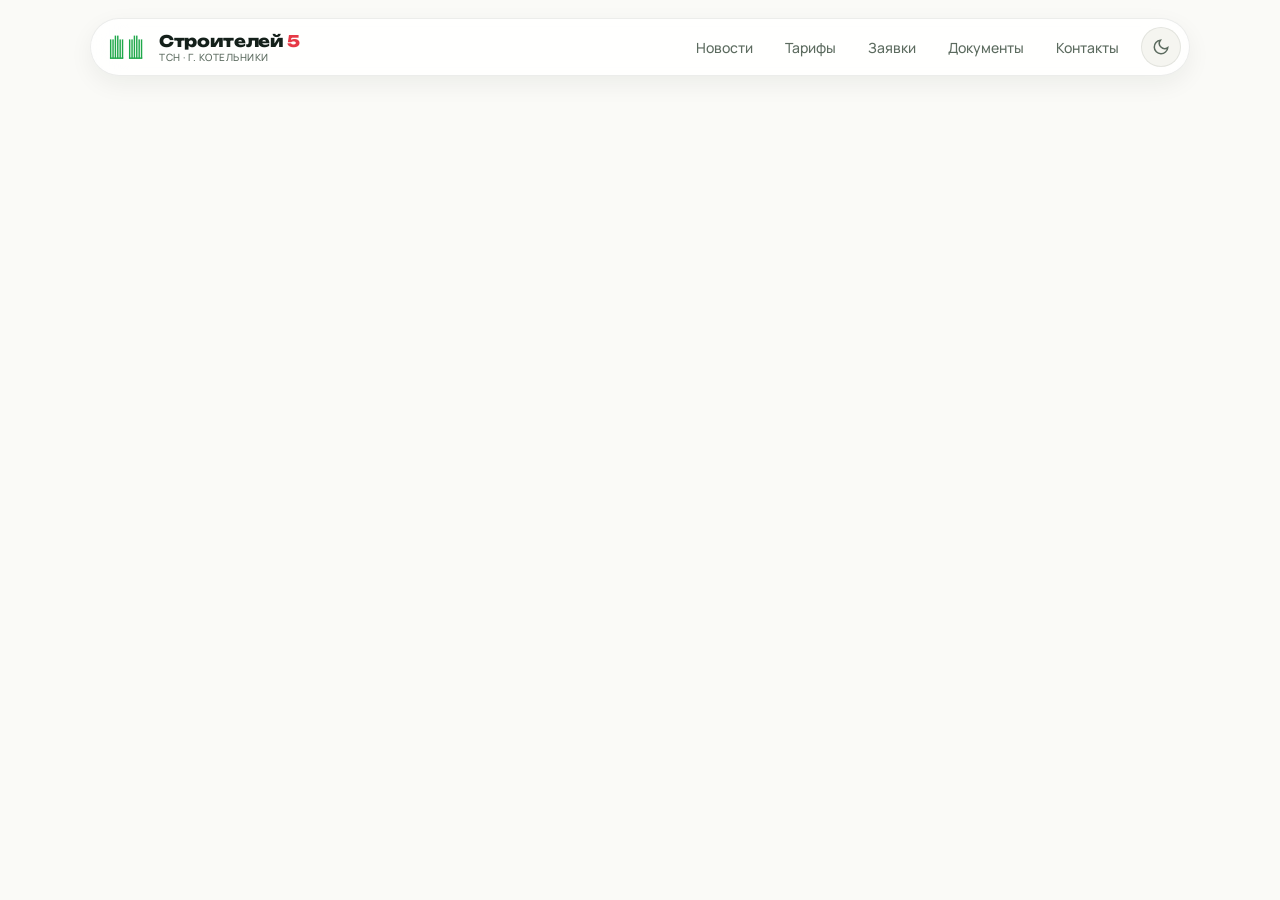
==== commit 5946c998: "08.05.2026.002" ====
--- a/account.html
+++ b/account.html
@@ -6,16 +6,18 @@
 <title>Личный кабинет — ТСН «Строителей 5»</title>
 <meta name="description" content="Личный кабинет жильца ТСН «Строителей 5» · г. Котельники, ул. Строителей, д. 5">
 
-<script src="/theme-init.js"></script>
+<!-- Preload theme to avoid flicker -->
+<script src="/theme-init.js?v=3"></script>
+
 <link rel="icon" type="image/svg+xml" href="/favicon.svg">
 <link rel="preconnect" href="https://fonts.googleapis.com">
 <link rel="preconnect" href="https://fonts.gstatic.com" crossorigin>
 <link href="https://fonts.googleapis.com/css2?family=Unbounded:wght@400;600;700;800;900&family=Manrope:wght@300;400;500;600;700&display=swap" rel="stylesheet">
-<link rel="stylesheet" href="/styles.css">
+<link rel="stylesheet" href="/styles.css?v=3">
 </head>
 <body>
 
-<!-- SVG Logo (дублируется из index.html т.к. нет шаблонизатора) -->
+<!-- SVG Logo -->
 <svg width="0" height="0" style="position:absolute" aria-hidden="true">
   <defs>
     <symbol id="logo-buildings" viewBox="0 0 80 60">
@@ -59,143 +61,187 @@
     <svg class="theme-icon-sun" width="18" height="18" viewBox="0 0 24 24" fill="none" stroke="currentColor" stroke-width="2"><circle cx="12" cy="12" r="5"/><line x1="12" y1="1" x2="12" y2="3"/><line x1="12" y1="21" x2="12" y2="23"/><line x1="4.22" y1="4.22" x2="5.64" y2="5.64"/><line x1="18.36" y1="18.36" x2="19.78" y2="19.78"/><line x1="1" y1="12" x2="3" y2="12"/><line x1="21" y1="12" x2="23" y2="12"/><line x1="4.22" y1="19.78" x2="5.64" y2="18.36"/><line x1="18.36" y1="5.64" x2="19.78" y2="4.22"/></svg>
     <svg class="theme-icon-moon" width="18" height="18" viewBox="0 0 24 24" fill="none" stroke="currentColor" stroke-width="2"><path d="M21 12.79A9 9 0 1 1 11.21 3 7 7 0 0 0 21 12.79z"/></svg>
   </button>
+  <button class="nav-cta" id="navLoginBtn" hidden>Личный кабинет</button>
+
+  <!-- Залогиненным: показывается вместо "Личный кабинет" -->
+  <div class="nav-user" id="navUser" hidden>
+    <button class="nav-user-btn" id="navUserBtn" aria-expanded="false" aria-haspopup="true">
+      <div class="nav-avatar" id="navAvatar">АК</div>
+      <div class="nav-user-info">
+        <span class="nav-user-name" id="navUserName">Имя</span>
+        <span class="nav-user-apt" id="navUserApt">кв. 0</span>
+      </div>
+      <svg class="nav-chevron" width="12" height="12" viewBox="0 0 24 24" fill="none" stroke="currentColor" stroke-width="2.5"><polyline points="6 9 12 15 18 9"/></svg>
+    </button>
+    <div class="nav-dropdown" id="navDropdown" hidden>
+      <a href="/account" class="nav-dropdown-item">
+        <svg width="16" height="16" viewBox="0 0 24 24" fill="none" stroke="currentColor" stroke-width="2"><path d="M20 21v-2a4 4 0 0 0-4-4H8a4 4 0 0 0-4 4v2"/><circle cx="12" cy="7" r="4"/></svg>
+        Личный кабинет
+      </a>
+      <button class="nav-dropdown-item nav-dropdown-logout" id="navLogoutBtn">
+        <svg width="16" height="16" viewBox="0 0 24 24" fill="none" stroke="currentColor" stroke-width="2"><path d="M9 21H5a2 2 0 0 1-2-2V5a2 2 0 0 1 2-2h4"/><polyline points="16 17 21 12 16 7"/><line x1="21" y1="12" x2="9" y2="12"/></svg>
+        Выйти
+      </button>
+    </div>
+  </div>
 </nav>
 
-<!-- ======= ЭКРАН 1: ВХОД ======= -->
-<div id="loginSection" class="acct-section">
+<!-- ======= ЛИЧНЫЙ КАБИНЕТ ======= -->
+<main class="account-page" id="accountPage" hidden>
   <div class="container">
-    <div class="login-wrap">
-      <div class="login-card">
-        <div class="login-icon">
-          <svg width="44" height="33" viewBox="0 0 80 60"><use href="#logo-buildings"/></svg>
-        </div>
-        <h1 class="display login-title">Личный кабинет</h1>
-        <p class="login-sub">Войдите с email и паролем, которые выдало правление</p>
-
-        <form id="loginForm" novalidate>
-          <div class="form-row">
-            <label for="l-email">Email</label>
-            <input id="l-email" name="email" type="email"
-              placeholder="ivan@example.com" required autocomplete="email">
-          </div>
-          <div class="form-row">
-            <label for="l-pass">Пароль</label>
-            <input id="l-pass" name="password" type="password"
-              required autocomplete="current-password" minlength="6">
-          </div>
-          <button type="submit" class="btn btn-primary login-btn" id="loginBtn">
-            Войти →
-          </button>
-          <div class="form-status" id="loginStatus"></div>
-        </form>
-
-        <button class="reset-toggle" id="resetToggle">Забыли пароль?</button>
-
-        <div id="resetSection" hidden>
-          <p class="reset-hint">Введите email — пришлём ссылку для смены пароля</p>
-          <form id="resetForm" novalidate>
+
+    <!-- Профиль -->
+    <div class="acct-profile">
+      <div class="acct-avatar-lg" id="acctAvatar">АК</div>
+      <div class="acct-profile-text">
+        <div class="acct-profile-name" id="acctName">Загрузка…</div>
+        <div class="acct-profile-meta" id="acctMeta">ул. Строителей, 5</div>
+      </div>
+      <button class="btn" id="acctLogoutBtn">Выйти</button>
+    </div>
+
+    <!-- Плашка правления -->
+    <div class="board-badge" id="acctBoardBadge" hidden>
+      Режим правления — видны все заявки дома
+    </div>
+
+    <!-- Основная сетка -->
+    <div class="acct-grid">
+
+      <!-- ЛЕВАЯ КОЛОНКА: Заявки -->
+      <div class="acct-main">
+        <div class="acct-card">
+          <div class="acct-card-head">
+            <h2 class="acct-card-title">Мои заявки</h2>
+            <button class="btn btn-primary" id="acctNewReqBtn">+ Подать заявку</button>
+          </div>
+
+          <!-- Форма новой заявки (скрыта изначально) -->
+          <div id="acctRequestForm" hidden>
+            <div class="acct-request-form">
+              <form id="newRequestForm" novalidate>
+                <div class="form-row">
+                  <label for="nrCat">Категория</label>
+                  <select id="nrCat" name="category" required>
+                    <option value="planned">Плановая работа</option>
+                    <option value="urgent">Аварийная заявка</option>
+                    <option value="board">Обращение в правление</option>
+                    <option value="docs">Запрос документов</option>
+                  </select>
+                </div>
+                <div class="form-row">
+                  <label for="nrDesc">Описание</label>
+                  <textarea id="nrDesc" name="description" placeholder="Опишите ситуацию подробно…" required maxlength="2000"></textarea>
+                </div>
+                <div style="display:flex;gap:10px;flex-wrap:wrap;">
+                  <button type="submit" class="btn btn-primary" id="nrSubmitBtn">Отправить →</button>
+                  <button type="button" class="btn btn-ghost" id="nrCancelBtn">Отмена</button>
+                </div>
+                <div class="form-status" id="nrStatus"></div>
+              </form>
+            </div>
+          </div>
+
+          <!-- Фильтры -->
+          <div class="acct-filters" id="myReqFilters">
+            <button class="acct-filter active" data-filter="all">Все</button>
+            <button class="acct-filter" data-filter="new">Новые</button>
+            <button class="acct-filter" data-filter="in_progress">В работе</button>
+            <button class="acct-filter" data-filter="done">Выполнены</button>
+            <button class="acct-filter" data-filter="closed">Закрыты</button>
+          </div>
+
+          <!-- Список заявок -->
+          <div id="myRequestsList" class="requests-list">
+            <div class="requests-loading">Загрузка…</div>
+          </div>
+        </div>
+      </div>
+
+      <!-- ПРАВАЯ КОЛОНКА: Счётчики + Контакты -->
+      <div class="acct-sidebar">
+
+        <!-- Показания счётчиков -->
+        <div class="acct-card">
+          <h2 class="acct-card-title">Показания счётчиков</h2>
+          <p class="acct-readings-hint">Передавайте до 25-го числа каждого месяца</p>
+          <form id="meterForm" novalidate>
             <div class="form-row">
-              <label for="re-email">Email</label>
-              <input id="re-email" name="email" type="email"
-                placeholder="ivan@example.com" required>
-            </div>
-            <button type="submit" class="btn btn-ghost" id="resetBtn">
-              Отправить письмо →
+              <label for="mCold">Холодная вода (м³)</label>
+              <input id="mCold" name="cold_water" type="number" min="0" step="0.001" placeholder="0.000">
+            </div>
+            <div class="form-row">
+              <label for="mHot">Горячая вода (м³)</label>
+              <input id="mHot" name="hot_water" type="number" min="0" step="0.001" placeholder="0.000">
+            </div>
+            <div class="form-row">
+              <label for="mElec">Электроэнергия (кВт·ч)</label>
+              <input id="mElec" name="electricity" type="number" min="0" step="0.001" placeholder="0.000">
+            </div>
+            <button type="submit" class="btn btn-primary" id="meterSubmitBtn" style="width:100%;justify-content:center;">
+              Передать показания →
             </button>
-            <div class="form-status" id="resetStatus"></div>
+            <div class="form-status" id="meterStatus"></div>
           </form>
-        </div>
-      </div>
-    </div>
+
+          <!-- Последние показания -->
+          <div id="lastReadings" hidden>
+            <div class="last-readings">
+              <div class="last-readings-title">Последние переданные показания</div>
+              <div id="lastReadingsRows"></div>
+            </div>
+          </div>
+        </div>
+
+        <!-- Контакты -->
+        <div class="acct-card">
+          <h2 class="acct-card-title">Контакты</h2>
+          <a href="tel:+74997557228" class="acct-contact">
+            <svg width="20" height="20" viewBox="0 0 24 24" fill="none" stroke="currentColor" stroke-width="2"><path d="M22 16.92v3a2 2 0 0 1-2.18 2 19.79 19.79 0 0 1-8.63-3.07 19.5 19.5 0 0 1-6-6 19.79 19.79 0 0 1-3.07-8.67A2 2 0 0 1 4.11 2h3a2 2 0 0 1 2 1.72 12.84 12.84 0 0 0 .7 2.81 2 2 0 0 1-.45 2.11L8.09 9.91a16 16 0 0 0 6 6l1.27-1.27a2 2 0 0 1 2.11-.45 12.84 12.84 0 0 0 2.81.7A2 2 0 0 1 22 16.92z"/></svg>
+            <div>
+              <div class="acct-contact-label">Диспетчерская</div>
+              <div class="acct-contact-phone">+7 (499) 755-72-28</div>
+            </div>
+          </a>
+          <a href="tel:+79295387509" class="acct-contact">
+            <svg width="20" height="20" viewBox="0 0 24 24" fill="none" stroke="currentColor" stroke-width="2"><path d="M22 16.92v3a2 2 0 0 1-2.18 2 19.79 19.79 0 0 1-8.63-3.07 19.5 19.5 0 0 1-6-6 19.79 19.79 0 0 1-3.07-8.67A2 2 0 0 1 4.11 2h3a2 2 0 0 1 2 1.72 12.84 12.84 0 0 0 .7 2.81 2 2 0 0 1-.45 2.11L8.09 9.91a16 16 0 0 0 6 6l1.27-1.27a2 2 0 0 1 2.11-.45 12.84 12.84 0 0 0 2.81.7A2 2 0 0 1 22 16.92z"/></svg>
+            <div>
+              <div class="acct-contact-label">Дежурный</div>
+              <div class="acct-contact-phone">+7 (929) 538-75-09</div>
+            </div>
+          </a>
+          <a href="tel:+74955540288" class="acct-contact">
+            <svg width="20" height="20" viewBox="0 0 24 24" fill="none" stroke="currentColor" stroke-width="2"><rect x="6" y="3" width="12" height="18" rx="2"/><path d="M9 9l3-3 3 3"/><path d="M9 15l3 3 3-3"/></svg>
+            <div>
+              <div class="acct-contact-label">Лифтовая</div>
+              <div class="acct-contact-phone">+7 (495) 554-02-88</div>
+            </div>
+          </a>
+        </div>
+
+      </div>
+    </div><!-- /acct-grid -->
+
+    <!-- Секция правления: все заявки дома -->
+    <div class="acct-board" id="boardSection" hidden>
+      <div class="acct-card">
+        <h2 class="acct-card-title">Все заявки дома</h2>
+        <div class="acct-filters" id="boardReqFilters">
+          <button class="acct-filter active" data-filter="all">Все</button>
+          <button class="acct-filter" data-filter="new">Новые</button>
+          <button class="acct-filter" data-filter="in_progress">В работе</button>
+          <button class="acct-filter" data-filter="done">Выполнены</button>
+        </div>
+        <div id="boardRequestsList" class="requests-list">
+          <div class="requests-loading">Загрузка…</div>
+        </div>
+      </div>
+    </div>
+
   </div>
-</div>
-
-<!-- ======= ЭКРАН 2: СМЕНА ПАРОЛЯ (после перехода по ссылке из письма) ======= -->
-<div id="recoverySection" class="acct-section" hidden>
-  <div class="container">
-    <div class="login-wrap">
-      <div class="login-card">
-        <h1 class="display login-title">Новый пароль</h1>
-        <p class="login-sub">Придумайте новый пароль для входа</p>
-        <form id="recoveryForm" novalidate>
-          <div class="form-row">
-            <label for="np-pass">Новый пароль</label>
-            <input id="np-pass" name="password" type="password"
-              required minlength="8" placeholder="Минимум 8 символов">
-          </div>
-          <div class="form-row">
-            <label for="np-pass2">Повторите пароль</label>
-            <input id="np-pass2" name="password2" type="password"
-              required minlength="8" placeholder="Повторите пароль">
-          </div>
-          <button type="submit" class="btn btn-primary login-btn" id="recoveryBtn">
-            Сохранить пароль →
-          </button>
-          <div class="form-status" id="recoveryStatus"></div>
-        </form>
-      </div>
-    </div>
-  </div>
-</div>
-
-<!-- ======= ЭКРАН 3: ДАШБОРД ======= -->
-<div id="dashSection" class="acct-section" hidden>
-  <div class="container">
-
-    <!-- Шапка профиля -->
-    <div class="dash-header">
-      <div class="dash-user">
-        <div class="dash-avatar" id="dashAvatar">АК</div>
-        <div>
-          <div class="dash-name display" id="dashName">Загрузка…</div>
-          <div class="dash-apt" id="dashApt">ул. Строителей, 5</div>
-        </div>
-      </div>
-      <div class="dash-actions">
-        <button class="btn btn-ghost dash-pwd-btn" id="changePwdBtn">Сменить пароль</button>
-        <button class="btn" id="logoutBtn">Выйти</button>
-      </div>
-    </div>
-
-    <!-- Плашка для правления -->
-    <div class="board-badge" id="boardBadge" hidden>
-      Режим правления — показаны все заявки дома
-    </div>
-
-    <!-- Смена пароля (встроенная форма) -->
-    <div class="dash-card change-pwd-card" id="changePwdCard" hidden>
-      <h2 class="dash-card-title display">Смена пароля</h2>
-      <form id="changePwdForm" novalidate>
-        <div class="form-row">
-          <label for="cp-new">Новый пароль</label>
-          <input id="cp-new" name="password" type="password"
-            required minlength="8" placeholder="Минимум 8 символов">
-        </div>
-        <div class="form-row">
-          <label for="cp-new2">Повторите</label>
-          <input id="cp-new2" name="password2" type="password"
-            required minlength="8" placeholder="Повторите пароль">
-        </div>
-        <div class="dash-form-actions">
-          <button type="submit" class="btn btn-primary" id="changePwdSubmit">Сохранить →</button>
-          <button type="button" class="btn btn-ghost" id="changePwdCancel">Отмена</button>
-        </div>
-        <div class="form-status" id="changePwdStatus"></div>
-      </form>
-    </div>
-
-    <!-- Список заявок -->
-    <section class="dash-card">
-      <h2 class="dash-card-title display">Мои заявки</h2>
-      <div id="requestsList" class="requests-list">
-        <div class="requests-loading">Загрузка…</div>
-      </div>
-    </section>
-
-  </div>
-</div>
-
-<script src="/config.js"></script>
-<script type="module" src="/account.js"></script>
+</main>
+
+<script src="/config.js?v=3"></script>
+<script type="module" src="/account.js?v=3"></script>
 </body>
 </html>
--- a/styles.css
+++ b/styles.css
@@ -175,6 +175,9 @@
   background: var(--green);
   color: white;
   padding: 11px 20px;
+  border: none;
+  cursor: pointer;
+  font-family: inherit;
   border-radius: 100px;
   text-decoration: none;
   font-weight: 600;
@@ -1119,6 +1122,137 @@
   transform: translateY(0);
 }
 
+/* ====================================================
+   МОДАЛ — ЛИЧНЫЙ КАБИНЕТ
+   ==================================================== */
+
+.modal-overlay {
+  position: fixed;
+  inset: 0;
+  z-index: 500;
+  display: none;
+  align-items: center;
+  justify-content: center;
+  padding: 20px;
+  pointer-events: none;
+}
+/* hidden-атрибут снимается в JS; !important перебивает display:none от [hidden] */
+.modal-overlay.is-open {
+  display: flex !important;
+  pointer-events: auto;
+}
+
+.modal-backdrop {
+  position: absolute;
+  inset: 0;
+  background: rgba(0, 0, 0, 0.55);
+  backdrop-filter: blur(8px);
+  -webkit-backdrop-filter: blur(8px);
+}
+
+.modal-inner {
+  position: relative;
+  z-index: 1;
+  background: var(--surface);
+  border: 1px solid var(--line);
+  border-radius: 24px;
+  padding: 44px 48px 48px;
+  width: 100%;
+  max-width: 480px;
+  max-height: 90vh;
+  overflow-y: auto;
+  box-shadow: var(--shadow-xl);
+  animation: modalIn .22s ease-out;
+}
+
+@keyframes modalIn {
+  from { opacity: 0; transform: translateY(16px) scale(0.98); }
+  to   { opacity: 1; transform: translateY(0) scale(1); }
+}
+
+.modal-close {
+  position: absolute;
+  top: 16px;
+  right: 16px;
+  width: 36px;
+  height: 36px;
+  display: flex;
+  align-items: center;
+  justify-content: center;
+  background: var(--surface-2);
+  border: 1px solid var(--line);
+  border-radius: 50%;
+  cursor: pointer;
+  color: var(--text-mute);
+  transition: background .2s, color .2s;
+  font-family: inherit;
+}
+.modal-close:hover { background: var(--bg-soft); color: var(--text); }
+
+.modal-title { font-size: clamp(22px, 4vw, 30px); margin-bottom: 10px; }
+.modal-sub   { color: var(--text-dim); font-size: 14px; margin-bottom: 32px; line-height: 1.5; }
+.modal-hint  { color: var(--text-dim); font-size: 14px; margin: 18px 0 14px; }
+
+.modal-full-btn { width: 100%; justify-content: center; margin-top: 4px; }
+
+/* Кнопка "Забыли пароль?" и другие текстовые ссылки */
+.modal-text-link {
+  display: inline-block;
+  background: none;
+  border: none;
+  padding: 14px 0 0;
+  font-family: inherit;
+  font-size: 14px;
+  font-weight: 500;
+  color: var(--text-mute);
+  cursor: pointer;
+  text-decoration: none;
+  border-bottom: 1px solid var(--line);
+  transition: color .2s, border-color .2s;
+}
+.modal-text-link:hover {
+  color: var(--green);
+  border-color: var(--green);
+}
+
+/* Дашборд внутри модала */
+.modal-dash-header {
+  display: flex;
+  align-items: center;
+  justify-content: space-between;
+  gap: 12px;
+  margin-bottom: 20px;
+  flex-wrap: wrap;
+}
+
+.modal-dash-user { display: flex; align-items: center; gap: 14px; }
+
+.modal-logout-btn { font-size: 13px; padding: 10px 18px; }
+
+.modal-dash-section-head {
+  display: flex;
+  align-items: center;
+  justify-content: space-between;
+  gap: 12px;
+  margin: 24px 0 16px;
+  flex-wrap: wrap;
+}
+
+.modal-dash-section-title { font-size: 17px; }
+
+.modal-change-pwd {
+  background: var(--surface-2);
+  border-radius: 16px;
+  padding: 20px;
+  margin-bottom: 16px;
+}
+
+.modal-pwd-actions { display: flex; gap: 10px; margin-top: 4px; flex-wrap: wrap; }
+
+@media (max-width: 540px) {
+  .modal-inner { padding: 32px 20px 36px; }
+}
+
 /* Honeypot: скрыто от людей, видно ботам */
 .form-honeypot {
   position: absolute;
@@ -1134,7 +1268,7 @@
 
 .acct-section {
   min-height: calc(100vh - 72px);
-  padding: 72px 0 100px;
+  padding: 110px 0 100px;
 }
 
 /* --- Вход --- */
@@ -1360,3 +1494,118 @@
   .dash-card  { padding: 24px 20px; }
   .request-item-date { margin-left: 0; }
 }
+
+/* ====================================================
+   NAV USER DROPDOWN (залогиненный пользователь)
+   ==================================================== */
+
+.nav-user { position: relative; }
+
+.nav-user-btn {
+  display: flex; align-items: center; gap: 8px;
+  background: var(--surface); border: 1px solid var(--line);
+  border-radius: 100px; padding: 5px 12px 5px 5px;
+  cursor: pointer; font-family: inherit; color: var(--text);
+  transition: background .2s;
+}
+.nav-user-btn:hover { background: var(--surface-2); }
+
+.nav-avatar {
+  width: 28px; height: 28px; border-radius: 50%;
+  background: var(--green); color: #fff;
+  font-family: 'Unbounded', sans-serif; font-size: 10px; font-weight: 700;
+  display: flex; align-items: center; justify-content: center; flex-shrink: 0;
+}
+
+.nav-user-info { display: flex; flex-direction: column; align-items: flex-start; line-height: 1.25; }
+.nav-user-name { font-size: 13px; font-weight: 600; }
+.nav-user-apt  { font-size: 11px; color: var(--text-dim); }
+
+.nav-chevron { transition: transform .2s; color: var(--text-mute); }
+.nav-user-btn[aria-expanded="true"] .nav-chevron { transform: rotate(180deg); }
+
+.nav-dropdown {
+  position: absolute; top: calc(100% + 10px); right: 0;
+  background: var(--surface); border: 1px solid var(--line);
+  border-radius: 16px; padding: 6px; min-width: 200px;
+  box-shadow: var(--shadow-lg); z-index: 200;
+  animation: fadeDown .15s ease-out;
+}
+@keyframes fadeDown {
+  from { opacity: 0; transform: translateY(-6px); }
+  to   { opacity: 1; transform: translateY(0); }
+}
+
+.nav-dropdown-item {
+  display: flex; align-items: center; gap: 10px;
+  width: 100%; padding: 10px 14px; border-radius: 10px;
+  font-size: 14px; font-weight: 500; color: var(--text);
+  text-decoration: none; background: none; border: none;
+  font-family: inherit; cursor: pointer; transition: background .15s;
+}
+.nav-dropdown-item:hover { background: var(--surface-2); }
+.nav-dropdown-logout { color: var(--red); }
+
+/* Скрываем hero-CTA когда залогинен */
+.is-logged-in [data-account-modal] { display: none; }
+
+/* ====================================================
+   ACCOUNT PAGE — личный кабинет
+   ==================================================== */
+
+.account-page { padding: 110px 0 80px; min-height: 100vh; }
+
+.acct-profile {
+  display: flex; align-items: center; gap: 20px;
+  margin-bottom: 24px; flex-wrap: wrap;
+}
+.acct-avatar-lg {
+  width: 60px; height: 60px; border-radius: 50%;
+  background: var(--green); color: #fff;
+  font-family: 'Unbounded', sans-serif; font-size: 20px; font-weight: 700;
+  display: flex; align-items: center; justify-content: center; flex-shrink: 0;
+}
+.acct-profile-text { flex: 1; min-width: 0; }
+.acct-profile-name { font-family: 'Unbounded', sans-serif; font-size: clamp(18px,3vw,26px); font-weight: 700; letter-spacing: -0.02em; }
+.acct-profile-meta { color: var(--text-dim); font-size: 14px; margin-top: 4px; }
+
+.acct-grid { display: grid; grid-template-columns: 1fr 360px; gap: 20px; align-items: start; }
+@media (max-width: 900px) { .acct-grid { grid-template-columns: 1fr; } }
+
+.acct-card { background: var(--surface); border: 1px solid var(--line); border-radius: 24px; padding: 32px; box-shadow: var(--shadow-sm); margin-bottom: 20px; }
+.acct-card-title { font-family: 'Unbounded', sans-serif; font-size: 18px; font-weight: 700; letter-spacing: -0.02em; margin-bottom: 20px; }
+
+.acct-card-head { display: flex; align-items: center; justify-content: space-between; gap: 12px; flex-wrap: wrap; margin-bottom: 20px; }
+.acct-card-head .acct-card-title { margin-bottom: 0; }
+
+/* Filters */
+.acct-filters { display: flex; gap: 6px; flex-wrap: wrap; margin-bottom: 20px; }
+.acct-filter {
+  padding: 7px 16px; border-radius: 100px; border: 1px solid var(--line);
+  background: none; font-family: inherit; font-size: 13px; font-weight: 500;
+  color: var(--text-dim); cursor: pointer; transition: all .2s;
+}
+.acct-filter:hover { border-color: var(--text-mute); color: var(--text); }
+.acct-filter.active { background: var(--green); border-color: var(--green); color: #fff; }
+
+/* Request form (collapsible) */
+.acct-request-form { background: var(--surface-2); border-radius: 16px; padding: 20px; margin-bottom: 20px; }
+
+/* Meter readings */
+.acct-readings-hint { color: var(--text-dim); font-size: 13px; margin-bottom: 20px; }
+.last-readings { margin-top: 20px; padding-top: 20px; border-top: 1px solid var(--line); }
+.last-readings-title { font-size: 13px; font-weight: 600; color: var(--text-dim); margin-bottom: 12px; }
+.last-reading-row { display: flex; justify-content: space-between; align-items: center; padding: 8px 0; border-bottom: 1px solid var(--line); font-size: 14px; }
+.last-reading-row:last-child { border-bottom: none; }
+.last-reading-label { color: var(--text-dim); }
+.last-reading-val { font-weight: 600; }
+
+/* Contacts */
+.acct-contact { display: flex; align-items: center; gap: 12px; padding: 12px 0; border-bottom: 1px solid var(--line); text-decoration: none; color: var(--text); transition: color .2s; }
+.acct-contact:last-child { border-bottom: none; }
+.acct-contact:hover { color: var(--green); }
+.acct-contact-label { font-size: 12px; color: var(--text-mute); margin-bottom: 2px; }
+.acct-contact-phone { font-size: 16px; font-weight: 600; font-family: 'Unbounded', sans-serif; }
+
+/* Board section */
+.acct-board { margin-top: 20px; }
